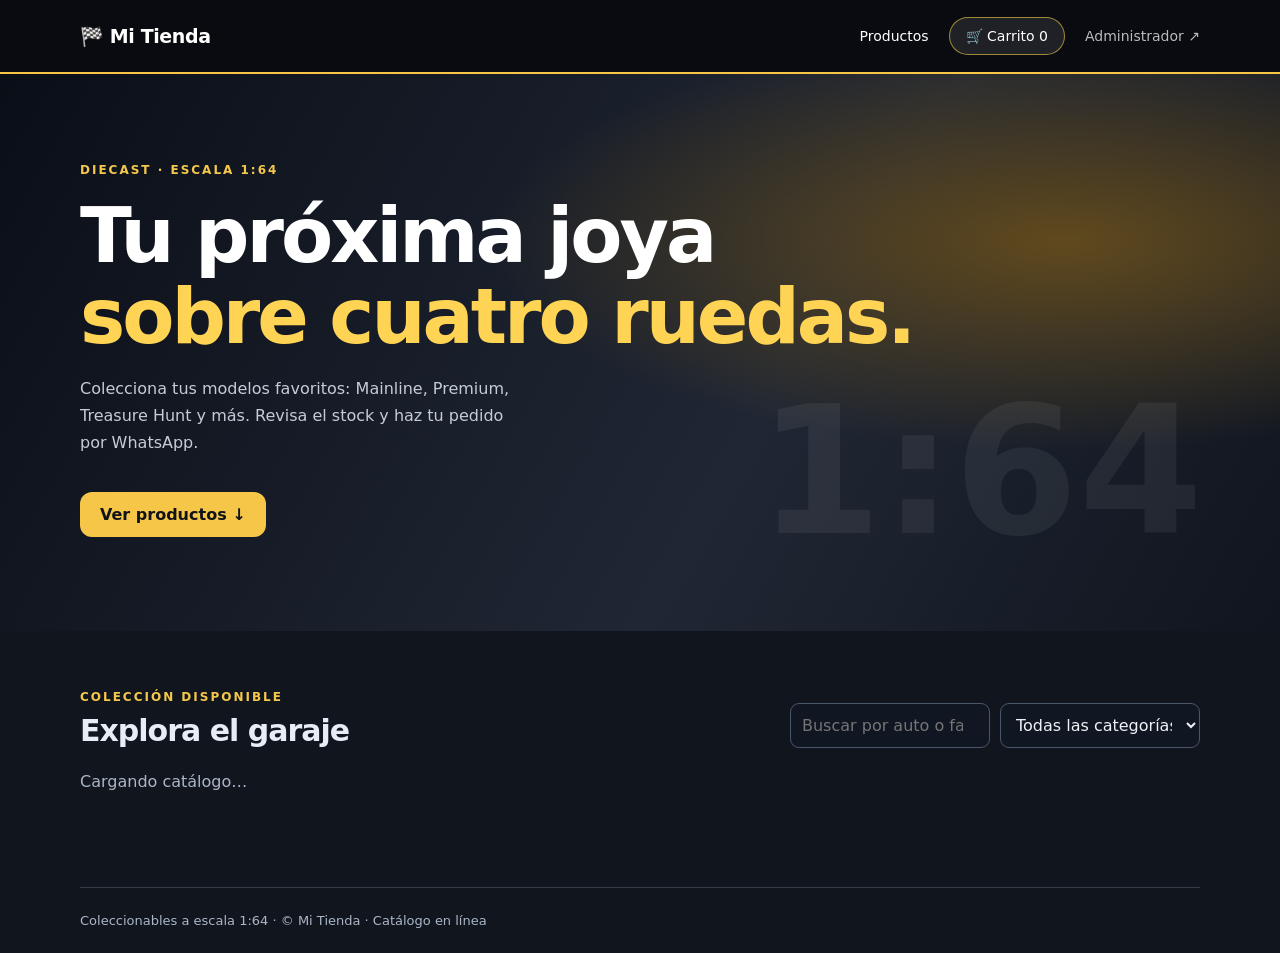
==== index.html @ 9976f0a7 "Subir archivos de mi tienda HotWheels." ====
<!doctype html><html lang="es"><head><meta charset="utf-8"><meta name="viewport" content="width=device-width,initial-scale=1"><meta name="theme-color" content="#101b32"><title>Darth Vader tienda Hotwheels | Catálogo 1:64</title><link rel="stylesheet" href="styles.css"></head>
<body><header class="top"><div class="wrap nav"><a class="brand" href="./">🏁 <span data-store>Mi Tienda</span></a><nav><a href="#catalogo">Productos</a><button id="cartButton" class="pill">🛒 Carrito <span id="cartCount">0</span></button><a class="admin-link" href="admin.html">Administrador ↗</a></nav></div></header><main><section class="hero"><div class="wrap"><span class="eyebrow">DIECAST · ESCALA 1:64</span><h1>Tu próxima joya<br><em>sobre cuatro ruedas.</em></h1><p>Colecciona tus modelos favoritos: Mainline, Premium, Treasure Hunt y más. Revisa el stock y haz tu pedido por WhatsApp.</p><a class="primary" href="#catalogo">Ver productos ↓</a></div></section><section class="wrap section" id="catalogo"><div class="sectionHead"><div><span class="eyebrow dark">COLECCIÓN DISPONIBLE</span><h2>Explora el garaje</h2></div><div class="controls"><input id="search" type="search" placeholder="Buscar por auto o fabricante…" aria-label="Buscar productos"><select id="category" aria-label="Categoría"><option value="">Todas las categorías</option></select></div></div><p id="status" class="muted">Cargando catálogo…</p><div id="products" class="products"></div></section></main><footer class="wrap footer">Coleccionables a escala 1:64 · © <span data-store>Mi Tienda</span> · Catálogo en línea</footer>
<dialog id="cartDialog"><div class="dialogTitle"><h2>Tu carrito</h2><button id="closeCart" class="ghost" aria-label="Cerrar">✕</button></div><div id="cartLines"></div><div class="cartTotal">Total del pedido <b id="cartTotal">$0,00</b></div><form id="checkout"><h3>Datos del pedido</h3><label>Tu nombre<input id="customerName" required maxlength="100" autocomplete="name"></label><label>WhatsApp / teléfono<input id="customerPhone" required maxlength="30" autocomplete="tel"></label><label>Dirección o referencia de entrega (opcional)<textarea id="customerAddress" maxlength="400"></textarea></label><label>Observaciones (opcional)<textarea id="customerNotes" maxlength="400"></textarea></label><button class="primary full" type="submit">Registrar y enviar por WhatsApp</button><p id="checkoutStatus" class="muted tiny" role="status"></p></form></dialog><script type="module" src="shop.js"></script></body></html>
---- styles.css ----
:root{font-family:Inter,ui-sans-serif,system-ui,-apple-system,Segoe UI,sans-serif;color:#15223b;background:#f6f7fb}*{box-sizing:border-box}body{margin:0}button,input,textarea,select{font:inherit}button{cursor:pointer}a{color:inherit;text-decoration:none}.wrap{width:min(1120px,calc(100% - 36px));margin:auto}.top{background:#101b32;color:#fff}.nav{display:flex;align-items:center;justify-content:space-between;min-height:72px;gap:16px}.brand{font-size:22px;font-weight:850;letter-spacing:-.9px}.nav nav{display:flex;align-items:center;gap:20px;font-size:14px}.pill{border:1px solid #ffffff45;border-radius:999px;background:#ffffff18;color:#fff;padding:10px 16px}.admin-link{opacity:.72}.hero{background:linear-gradient(125deg,#152745,#203962 65%,#455d86);color:white;padding:85px 0 94px}.eyebrow{color:#9bcbff;font-weight:800;letter-spacing:2px;font-size:12px}.eyebrow.dark{color:#4265a9}.hero h1{font-size:clamp(45px,7vw,76px);line-height:1.06;letter-spacing:-3px;margin:18px 0}.hero h1 em{color:#a9ccfa;font-style:normal}.hero p{color:#d7e1ef;max-width:440px;line-height:1.7}.primary{background:#326bef;color:#fff;border:0;border-radius:12px;padding:13px 20px;font-weight:700;display:inline-block}.hero .primary{margin-top:19px}.section{padding-top:55px;padding-bottom:80px}.sectionHead{display:flex;justify-content:space-between;align-items:end;gap:20px;margin-bottom:24px}h1,h2,h3,p{margin-top:0}h2{font-size:30px;letter-spacing:-1px;margin:8px 0 0}h1{letter-spacing:-1.5px}.controls{display:flex;gap:10px}.controls input,.controls select{max-width:200px}.products{display:grid;grid-template-columns:repeat(4,minmax(0,1fr));gap:19px}.product{border:1px solid #e3e7ef;border-radius:18px;overflow:hidden;background:#fff;box-shadow:0 4px 18px #11234406}.product img{width:100%;aspect-ratio:1/1;object-fit:cover;background:#e9edf4}.product .info{padding:16px}.tag{display:inline-block;border-radius:7px;background:#edf3ff;color:#2c60be;padding:4px 8px;font-size:11px;font-weight:800;margin-bottom:9px}.product h3{font-size:17px;margin:0 0 6px}.desc{color:#68758a;font-size:13px;min-height:34px}.price{font-size:22px;font-weight:850}.old{color:#9fa6b5;font-size:13px;text-decoration:line-through;margin-left:8px}.stock{font-size:12px;color:#24804f;margin:8px 0 13px}.stock.out{color:#bf4545}.product button{width:100%;border:0;background:#eaf0ff;color:#2458cb;border-radius:10px;padding:11px;font-weight:800}.product button:disabled{opacity:.45;cursor:not-allowed}.muted{color:#68758a}.tiny{font-size:13px}.footer{border-top:1px solid #e2e6ec;padding:25px 0;color:#69768b;font-size:13px}dialog{border:0;border-radius:18px;padding:25px;width:min(520px,calc(100% - 24px));max-height:90vh;overflow:auto;box-shadow:0 18px 75px #0a183c44}dialog::backdrop{background:#09152a9c}.dialogTitle{display:flex;justify-content:space-between;align-items:center;margin-bottom:15px}.ghost{background:transparent;border:0;font-size:21px}.cartLine{display:flex;align-items:center;gap:9px;justify-content:space-between;border-bottom:1px solid #edf0f5;padding:10px 0;font-size:14px}.qty{width:67px!important;padding:6px!important}.cartTotal{display:flex;justify-content:space-between;padding:18px 0;font-size:19px}label{display:block;font-size:13px;font-weight:700;margin:12px 0}input,select,textarea{display:block;width:100%;padding:11px;border:1px solid #d6deeb;border-radius:9px;background:white;color:#182b46;margin-top:6px}textarea{min-height:72px;resize:vertical}.full{width:100%}.loginBox{max-width:430px;margin:10px auto 50px;background:#fff;padding:30px;border:1px solid #e2e8f2;border-radius:16px}.notice{border:1px solid #f1bc75;background:#fff4db;padding:16px;border-radius:10px;margin-bottom:20px}.metrics{display:grid;grid-template-columns:repeat(3,1fr);gap:16px;margin:26px 0}.metrics article{padding:20px;background:#fff;border:1px solid #e0e6ef;border-radius:14px}.metrics span{display:block;font-size:13px;color:#64748b}.metrics b{display:block;font-size:30px;margin-top:6px}.tabs{display:flex;gap:8px;border-bottom:1px solid #dfe5ee;margin:25px 0 18px}.tabs button{border:0;background:none;color:#6e7b8f;padding:13px 17px;font-weight:750}.tabs button.active{color:#2b62d7;border-bottom:3px solid #326bef}.tableWrap{overflow-x:auto;background:#fff;border:1px solid #e5e9f1;border-radius:14px}table{border-collapse:collapse;width:100%;font-size:14px}th,td{text-align:left;padding:15px;border-bottom:1px solid #e8ecf3}th{color:#64748b;font-weight:700;background:#f9fbfe}td button,.smallBtn{border:1px solid #dce3ee;border-radius:8px;background:#fff;padding:8px 10px;color:#2659bd;margin:2px;font-weight:700}.danger{color:#be4545!important}.two{display:grid;grid-template-columns:1fr 1fr;gap:12px}.check{display:flex;align-items:center;gap:9px}.check input{width:auto}.order{padding:19px;margin-bottom:14px;background:white;border:1px solid #e1e6ee;border-radius:12px}.order header{display:flex;justify-content:space-between;gap:10px}.order select{max-width:190px}.order p{line-height:1.65}.order ul{padding-left:18px}.warn{color:#b5601e}@media(max-width:900px){.products{grid-template-columns:repeat(3,1fr)}}@media(max-width:620px){.products{grid-template-columns:repeat(2,minmax(0,1fr));gap:10px}.product .info{padding:11px}.sectionHead{align-items:start;flex-direction:column}.controls,.controls input,.controls select{width:100%;max-width:none}.hero{padding:60px 0}.nav nav{gap:9px}.admin-link{display:none}.metrics{gap:7px}.metrics article{padding:12px}.metrics b{font-size:23px}.two{grid-template-columns:1fr}}

/* Darth Vader Hotwheels: garage nocturno y detalles racing */
:root{color:#e9eef6;background:#0e1118}body{background:#11151e;color:#e6edf7}.top{background:#090b10;border-bottom:2px solid #f7c647}.brand{font-size:19px;letter-spacing:-.4px}.hero{background:radial-gradient(ellipse at 83% 30%,#60491d 0%,transparent 38%),linear-gradient(120deg,#0a0e17,#202734 60%,#10151e)}.hero h1 em{color:#ffd455}.hero p{color:#c6ccd6}.eyebrow,.eyebrow.dark{color:#f5c84c}.primary{background:#f5c647;color:#101318}.pill{border-color:#e8c044aa}.section{background:#11151e}.product,.loginBox,.metrics article,.tableWrap,.order{background:#1b2230;border-color:#313b4d;color:#edf2f7}.product img{background:#171c25}.tag{background:#3a311a;color:#ffd76b}.desc,.muted,.footer,.metrics span{color:#aab6c7}.old{color:#a5aab8}.stock{color:#7cdb9a}.stock.out{color:#ff8585}.product button{background:#40351c;color:#ffd86c}.product button:hover{background:#5c471c}.footer{border-color:#343b49}dialog{background:#1b2230;color:#f4f5f8}input,select,textarea{background:#101722;color:#edf2f7;border-color:#4a5669}th{background:#232d3d;color:#d6dbe4}td,th,.cartLine{border-color:#364154}.tabs{border-color:#334154}.tabs button{color:#c7d1df}.tabs button.active{color:#ffd455;border-color:#ffd455}.notice{background:#453819;color:#ffe9a6;border-color:#a27e22}.hero{position:relative}.hero:after{content:'1:64';position:absolute;right:6%;bottom:10%;color:#ffffff10;font-size:clamp(80px,14vw,220px);font-weight:900;pointer-events:none}.hero .wrap{position:relative;z-index:1}a:focus-visible,button:focus-visible{outline:3px solid #f5c647;outline-offset:3px}
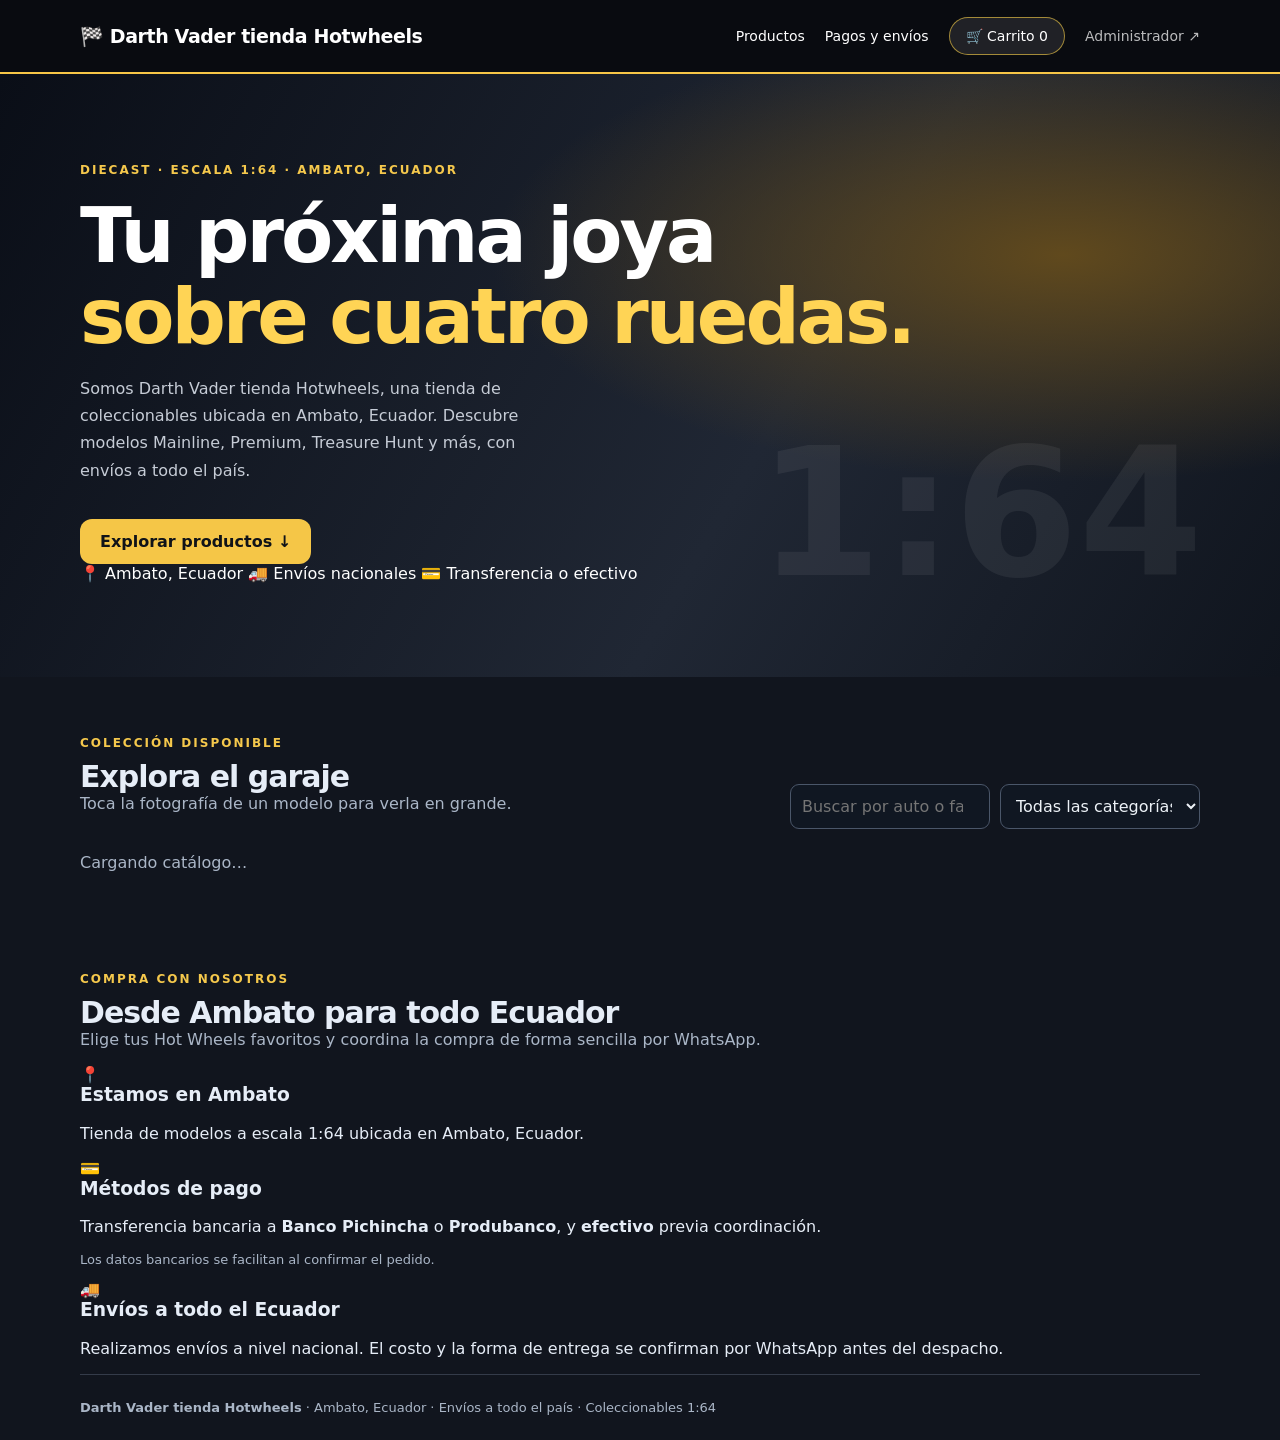
==== commit 3ced3150: "Revise index.html for store page enhancements Updated the HTML structure and content for the Darth V" ====
--- a/index.html
+++ b/index.html
@@ -1,3 +1,232 @@
-<!doctype html><html lang="es"><head><meta charset="utf-8"><meta name="viewport" content="width=device-width,initial-scale=1"><meta name="theme-color" content="#101b32"><title>Darth Vader tienda Hotwheels | Catálogo 1:64</title><link rel="stylesheet" href="styles.css"></head>
-<body><header class="top"><div class="wrap nav"><a class="brand" href="./">🏁 <span data-store>Mi Tienda</span></a><nav><a href="#catalogo">Productos</a><button id="cartButton" class="pill">🛒 Carrito <span id="cartCount">0</span></button><a class="admin-link" href="admin.html">Administrador ↗</a></nav></div></header><main><section class="hero"><div class="wrap"><span class="eyebrow">DIECAST · ESCALA 1:64</span><h1>Tu próxima joya<br><em>sobre cuatro ruedas.</em></h1><p>Colecciona tus modelos favoritos: Mainline, Premium, Treasure Hunt y más. Revisa el stock y haz tu pedido por WhatsApp.</p><a class="primary" href="#catalogo">Ver productos ↓</a></div></section><section class="wrap section" id="catalogo"><div class="sectionHead"><div><span class="eyebrow dark">COLECCIÓN DISPONIBLE</span><h2>Explora el garaje</h2></div><div class="controls"><input id="search" type="search" placeholder="Buscar por auto o fabricante…" aria-label="Buscar productos"><select id="category" aria-label="Categoría"><option value="">Todas las categorías</option></select></div></div><p id="status" class="muted">Cargando catálogo…</p><div id="products" class="products"></div></section></main><footer class="wrap footer">Coleccionables a escala 1:64 · © <span data-store>Mi Tienda</span> · Catálogo en línea</footer>
-<dialog id="cartDialog"><div class="dialogTitle"><h2>Tu carrito</h2><button id="closeCart" class="ghost" aria-label="Cerrar">✕</button></div><div id="cartLines"></div><div class="cartTotal">Total del pedido <b id="cartTotal">$0,00</b></div><form id="checkout"><h3>Datos del pedido</h3><label>Tu nombre<input id="customerName" required maxlength="100" autocomplete="name"></label><label>WhatsApp / teléfono<input id="customerPhone" required maxlength="30" autocomplete="tel"></label><label>Dirección o referencia de entrega (opcional)<textarea id="customerAddress" maxlength="400"></textarea></label><label>Observaciones (opcional)<textarea id="customerNotes" maxlength="400"></textarea></label><button class="primary full" type="submit">Registrar y enviar por WhatsApp</button><p id="checkoutStatus" class="muted tiny" role="status"></p></form></dialog><script type="module" src="shop.js"></script></body></html>
+
+<!doctype html>
+<html lang="es">
+<head>
+  <meta charset="utf-8">
+  <meta name="viewport" content="width=device-width, initial-scale=1">
+  <meta name="theme-color" content="#070d1c">
+  <meta name="description" content="Darth Vader tienda Hotwheels: coleccionables a escala 1:64 en Ambato, Ecuador. Envíos a todo el país.">
+  <title>Darth Vader tienda Hotwheels | Ambato, Ecuador</title>
+  <link rel="stylesheet" href="styles.css">
+</head>
+<body>
+  <header class="top">
+    <div class="wrap nav">
+      <a class="brand" href="./">
+        🏁 <span data-store>Darth Vader tienda Hotwheels</span>
+      </a>
+      <nav>
+        <a href="#catalogo">Productos</a>
+        <a href="#informacion">Pagos y envíos</a>
+        <button id="cartButton" class="pill" type="button">
+          🛒 Carrito <span id="cartCount">0</span>
+        </button>
+        <a class="admin-link" href="admin.html">Administrador ↗</a>
+      </nav>
+    </div>
+  </header>
+
+  <main>
+    <section class="hero">
+      <div class="wrap">
+        <span class="eyebrow">
+          DIECAST · ESCALA 1:64 · AMBATO, ECUADOR
+        </span>
+        <h1>Tu próxima joya<br>
+          <em>sobre cuatro ruedas.</em>
+        </h1>
+        <p>
+          Somos Darth Vader tienda Hotwheels, una tienda
+          de coleccionables ubicada en Ambato, Ecuador.
+          Descubre modelos Mainline, Premium, Treasure Hunt
+          y más, con envíos a todo el país.
+        </p>
+        <a class="primary" href="#catalogo">
+          Explorar productos ↓
+        </a>
+        <div class="hero-highlights">
+          <span>📍 Ambato, Ecuador</span>
+          <span>🚚 Envíos nacionales</span>
+          <span>💳 Transferencia o efectivo</span>
+        </div>
+      </div>
+    </section>
+
+    <section class="wrap section" id="catalogo">
+      <div class="sectionHead">
+        <div>
+          <span class="eyebrow dark">
+            COLECCIÓN DISPONIBLE
+          </span>
+          <h2>Explora el garaje</h2>
+          <p class="muted catalog-hint">
+            Toca la fotografía de un modelo para verla en grande.
+          </p>
+        </div>
+        <div class="controls">
+          <input id="search" type="search"
+            placeholder="Buscar por auto o fabricante…"
+            aria-label="Buscar productos">
+          <select id="category" aria-label="Categoría">
+            <option value="">Todas las categorías</option>
+          </select>
+        </div>
+      </div>
+      <p id="status" class="muted" role="status">
+        Cargando catálogo…
+      </p>
+      <div id="products" class="products"></div>
+    </section>
+
+    <section class="info-section" id="informacion">
+      <div class="wrap">
+        <span class="eyebrow dark">COMPRA CON NOSOTROS</span>
+        <h2>Desde Ambato para todo Ecuador</h2>
+        <p class="muted info-intro">
+          Elige tus Hot Wheels favoritos y coordina
+          la compra de forma sencilla por WhatsApp.
+        </p>
+
+        <div class="info-grid">
+          <article class="info-card">
+            <span class="info-icon" aria-hidden="true">📍</span>
+            <h3>Estamos en Ambato</h3>
+            <p>
+              Tienda de modelos a escala 1:64
+              ubicada en Ambato, Ecuador.
+            </p>
+          </article>
+
+          <article class="info-card">
+            <span class="info-icon" aria-hidden="true">💳</span>
+            <h3>Métodos de pago</h3>
+            <p>
+              Transferencia bancaria a
+              <strong>Banco Pichincha</strong> o
+              <strong>Produbanco</strong>, y
+              <strong>efectivo</strong> previa coordinación.
+            </p>
+            <p class="muted tiny">
+              Los datos bancarios se facilitan
+              al confirmar el pedido.
+            </p>
+          </article>
+
+          <article class="info-card">
+            <span class="info-icon" aria-hidden="true">🚚</span>
+            <h3>Envíos a todo el Ecuador</h3>
+            <p>
+              Realizamos envíos a nivel nacional.
+              El costo y la forma de entrega se
+              confirman por WhatsApp antes del despacho.
+            </p>
+          </article>
+        </div>
+      </div>
+    </section>
+  </main>
+
+  <footer class="wrap footer">
+    <strong data-store>Darth Vader tienda Hotwheels</strong>
+    · Ambato, Ecuador · Envíos a todo el país
+    · Coleccionables 1:64
+  </footer>
+
+  <!-- VISOR DE FOTOGRAFIAS -->
+  <dialog id="imageDialog" class="image-dialog"
+    aria-label="Fotografía ampliada del producto">
+    <div class="dialogTitle">
+      <h2 id="zoomName">Fotografía del producto</h2>
+      <button id="closeImage" class="ghost"
+        type="button" aria-label="Cerrar fotografía">✕</button>
+    </div>
+    <img id="zoomImage" alt="" src="">
+    <p class="muted tiny zoom-tip">
+      Presiona ✕ o Escape para cerrar.
+    </p>
+  </dialog>
+
+  <!-- CARRITO DE COMPRAS -->
+  <dialog id="cartDialog">
+    <div class="dialogTitle">
+      <h2>Tu carrito</h2>
+      <button id="closeCart" class="ghost"
+        type="button" aria-label="Cerrar carrito">✕</button>
+    </div>
+    <div id="cartLines"></div>
+    <div class="cartTotal">
+      Total de productos
+      <b id="cartTotal">$0,00</b>
+    </div>
+    <p class="muted tiny">
+      Si solicitas envío nacional, el costo del transporte
+      se confirma por WhatsApp y no está incluido en
+      el total de productos.
+    </p>
+
+    <form id="checkout">
+      <h3>Datos del pedido</h3>
+
+      <label>Tu nombre
+        <input id="customerName" required
+          maxlength="100" autocomplete="name">
+      </label>
+
+      <label>WhatsApp / teléfono
+        <input id="customerPhone" required
+          maxlength="30" autocomplete="tel">
+      </label>
+
+      <label>Forma de entrega
+        <select id="deliveryMethod" required>
+          <option value="">Selecciona una opción</option>
+          <option value="ambato">
+            Entrega coordinada en Ambato
+          </option>
+          <option value="nacional">
+            Envío a otra ciudad de Ecuador
+          </option>
+        </select>
+      </label>
+
+      <label>Forma de pago
+        <select id="paymentMethod" required>
+          <option value="">Selecciona una opción</option>
+          <option value="pichincha">
+            Transferencia Banco Pichincha
+          </option>
+          <option value="produbanco">
+            Transferencia Produbanco
+          </option>
+          <option value="efectivo">
+            Efectivo (a coordinar)
+          </option>
+        </select>
+      </label>
+
+      <p class="muted tiny">
+        Para transferencias, te enviaremos los datos
+        bancarios al confirmar. El pago en efectivo
+        se coordina directamente con la tienda.
+      </p>
+
+      <label>Ciudad, dirección o referencia de entrega
+        <textarea id="customerAddress" maxlength="400"
+          placeholder="Indica ciudad y dirección si necesitas envío"></textarea>
+      </label>
+
+      <label>Observaciones (opcional)
+        <textarea id="customerNotes" maxlength="250"></textarea>
+      </label>
+
+      <button class="primary full" type="submit">
+        Registrar y enviar por WhatsApp
+      </button>
+      <p id="checkoutStatus" class="muted tiny"
+        role="status"></p>
+    </form>
+  </dialog>
+
+  <script type="module" src="shop.js"></script>
+</body>
+</html>
